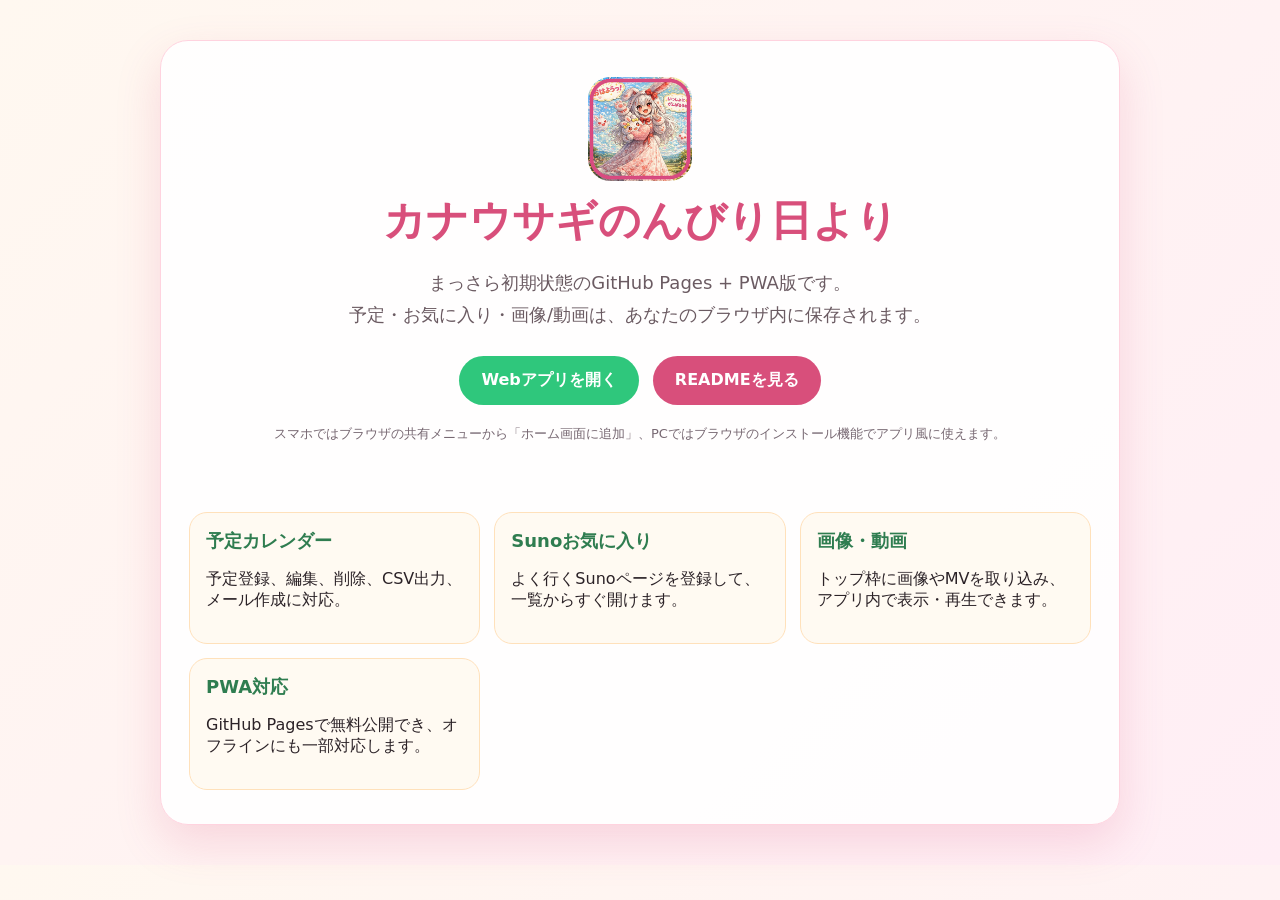
==== index.html @ 6d25e1c4 "Add Kanawusagi PWA app" ====
<!doctype html>
<html lang="ja">
<head>
  <meta charset="utf-8">
  <meta name="viewport" content="width=device-width,initial-scale=1">
  <title>カナウサギのんびり日より</title>
  <meta name="description" content="予定管理、Sunoお気に入り、画像・動画表示をまとめるカナウサギPWAアプリ">
  <link rel="icon" href="app/assets/icon-192.png">
  <style>
    body{margin:0;font-family:"Yu Gothic UI",system-ui,sans-serif;background:linear-gradient(135deg,#fff8f0,#ffeef5);color:#2b2227}
    .wrap{max-width:960px;margin:0 auto;padding:40px 20px}.card{background:rgba(255,255,255,.9);border:1px solid #ffd3df;border-radius:28px;box-shadow:0 18px 45px rgba(216,79,123,.18);overflow:hidden;text-align:center}.hero{padding:36px}h1{font-size:42px;color:#d84f7b;margin:8px 0}.lead{font-size:18px;line-height:1.8;color:#6b5b62}.btns{display:flex;gap:14px;justify-content:center;flex-wrap:wrap;margin-top:24px}.btn{display:inline-block;background:#2fc77c;color:white;text-decoration:none;font-weight:800;padding:14px 22px;border-radius:999px}.btn.sub{background:#d84f7b}.grid{display:grid;grid-template-columns:repeat(auto-fit,minmax(220px,1fr));gap:14px;padding:20px 28px 34px;text-align:left}.box{background:#fffaf2;border:1px solid #ffe1bb;border-radius:18px;padding:16px}h2{color:#2f7d50;margin:0 0 8px;font-size:18px}.note{font-size:13px;color:#776872;margin-top:20px}
  </style>
</head>
<body>
  <div class="wrap"><div class="card">
    <div class="hero">
      <img src="app/assets/icon-192.png" alt="カナウサギ" width="104" height="104">
      <h1>カナウサギのんびり日より</h1>
      <p class="lead">まっさら初期状態のGitHub Pages + PWA版です。<br>予定・お気に入り・画像/動画は、あなたのブラウザ内に保存されます。</p>
      <div class="btns">
        <a class="btn" href="app/">Webアプリを開く</a>
        <a class="btn sub" href="docs/README.md">READMEを見る</a>
      </div>
      <p class="note">スマホではブラウザの共有メニューから「ホーム画面に追加」、PCではブラウザのインストール機能でアプリ風に使えます。</p>
    </div>
    <div class="grid">
      <div class="box"><h2>予定カレンダー</h2><p>予定登録、編集、削除、CSV出力、メール作成に対応。</p></div>
      <div class="box"><h2>Sunoお気に入り</h2><p>よく行くSunoページを登録して、一覧からすぐ開けます。</p></div>
      <div class="box"><h2>画像・動画</h2><p>トップ枠に画像やMVを取り込み、アプリ内で表示・再生できます。</p></div>
      <div class="box"><h2>PWA対応</h2><p>GitHub Pagesで無料公開でき、オフラインにも一部対応します。</p></div>
    </div>
  </div></div>
</body>
</html>
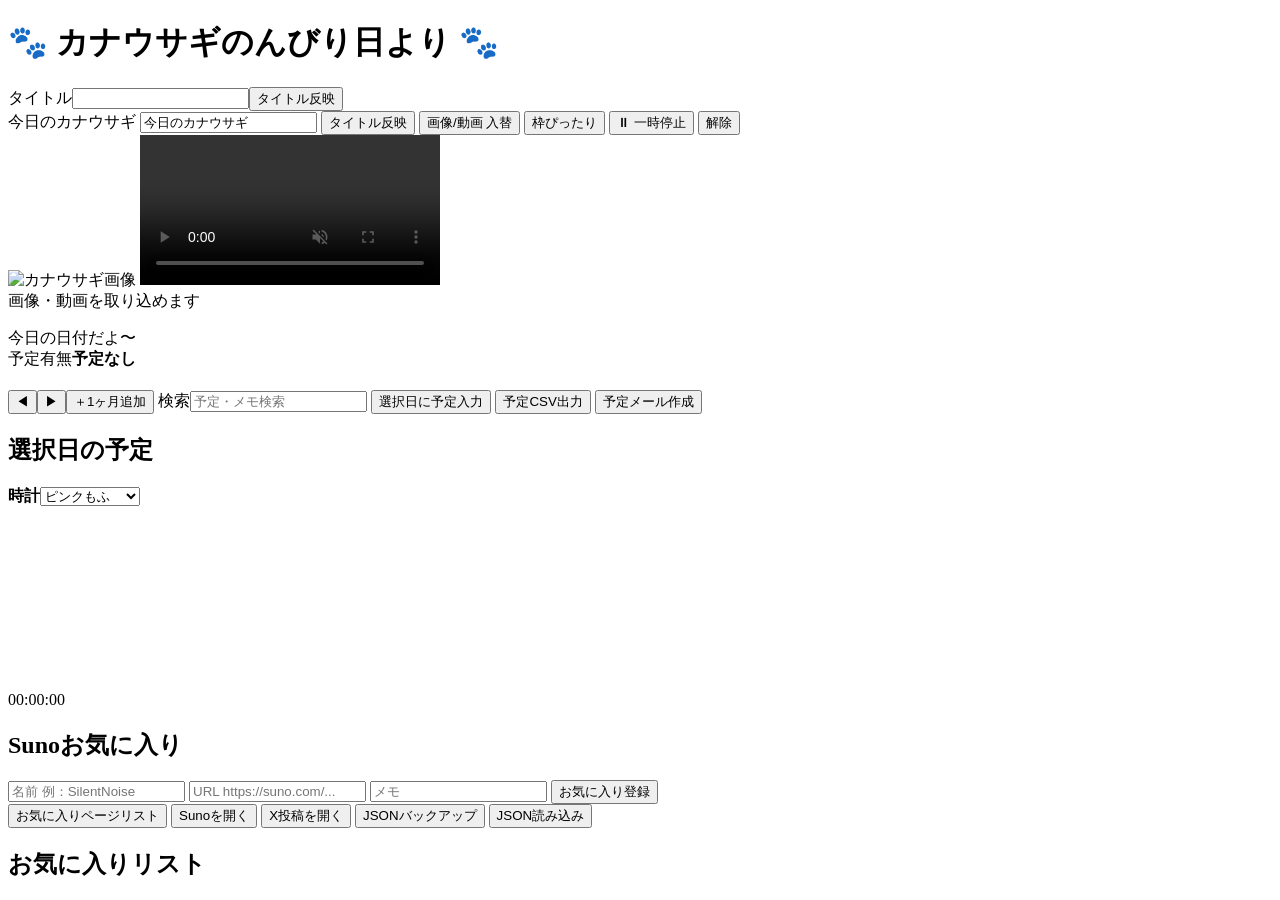
==== commit 30702b8d: "Add files via upload" ====
--- a/index.html
+++ b/index.html
@@ -4,31 +4,135 @@
   <meta charset="utf-8">
   <meta name="viewport" content="width=device-width,initial-scale=1">
   <title>カナウサギのんびり日より</title>
-  <meta name="description" content="予定管理、Sunoお気に入り、画像・動画表示をまとめるカナウサギPWAアプリ">
-  <link rel="icon" href="app/assets/icon-192.png">
-  <style>
-    body{margin:0;font-family:"Yu Gothic UI",system-ui,sans-serif;background:linear-gradient(135deg,#fff8f0,#ffeef5);color:#2b2227}
-    .wrap{max-width:960px;margin:0 auto;padding:40px 20px}.card{background:rgba(255,255,255,.9);border:1px solid #ffd3df;border-radius:28px;box-shadow:0 18px 45px rgba(216,79,123,.18);overflow:hidden;text-align:center}.hero{padding:36px}h1{font-size:42px;color:#d84f7b;margin:8px 0}.lead{font-size:18px;line-height:1.8;color:#6b5b62}.btns{display:flex;gap:14px;justify-content:center;flex-wrap:wrap;margin-top:24px}.btn{display:inline-block;background:#2fc77c;color:white;text-decoration:none;font-weight:800;padding:14px 22px;border-radius:999px}.btn.sub{background:#d84f7b}.grid{display:grid;grid-template-columns:repeat(auto-fit,minmax(220px,1fr));gap:14px;padding:20px 28px 34px;text-align:left}.box{background:#fffaf2;border:1px solid #ffe1bb;border-radius:18px;padding:16px}h2{color:#2f7d50;margin:0 0 8px;font-size:18px}.note{font-size:13px;color:#776872;margin-top:20px}
-  </style>
+  <meta name="theme-color" content="#d84f7b">
+  <link rel="manifest" href="manifest.json">
+  <link rel="icon" href="assets/icon-192.png">
+  <link rel="stylesheet" href="style.css">
 </head>
 <body>
-  <div class="wrap"><div class="card">
-    <div class="hero">
-      <img src="app/assets/icon-192.png" alt="カナウサギ" width="104" height="104">
-      <h1>カナウサギのんびり日より</h1>
-      <p class="lead">まっさら初期状態のGitHub Pages + PWA版です。<br>予定・お気に入り・画像/動画は、あなたのブラウザ内に保存されます。</p>
-      <div class="btns">
-        <a class="btn" href="app/">Webアプリを開く</a>
-        <a class="btn sub" href="docs/README.md">READMEを見る</a>
+<div id="app" class="app">
+  <header class="header">
+    <div class="titleLine">
+      <h1 id="appTitle">🐾 カナウサギのんびり日より 🐾</h1>
+      <button id="installBtn" class="ghost" hidden>アプリとして追加</button>
+    </div>
+    <div class="titleEdit">
+      <label>タイトル</label><input id="titleInput" type="text"><button id="saveTitleBtn">タイトル反映</button>
+    </div>
+  </header>
+
+  <main class="layout">
+    <section class="mainPanel">
+      <div class="mediaControls">
+        <label id="mediaTitleLabel">今日のカナウサギ</label>
+        <input id="mediaTitleInput" type="text" value="今日のカナウサギ">
+        <button id="saveMediaTitleBtn">タイトル反映</button>
+        <button id="mediaPickBtn">画像/動画 入替</button>
+        <button id="mediaFitBtn">枠ぴったり</button>
+        <button id="mediaPauseBtn">⏸ 一時停止</button>
+        <button id="mediaClearBtn" class="dangerLight">解除</button>
+        <input id="mediaFile" type="file" accept="image/*,video/*" hidden>
       </div>
-      <p class="note">スマホではブラウザの共有メニューから「ホーム画面に追加」、PCではブラウザのインストール機能でアプリ風に使えます。</p>
+      <div class="mediaStage" id="mediaStage">
+        <img id="mediaImg" alt="カナウサギ画像">
+        <video id="mediaVideo" muted loop playsinline controls></video>
+        <div id="mediaEmpty" class="mediaEmpty">画像・動画を取り込めます</div>
+      </div>
+      <p id="mediaHint" class="hint"></p>
+
+      <div class="dateCards">
+        <div class="dateCard"><span>今日の日付だよ〜</span><strong id="todayText"></strong></div>
+        <div class="dateCard pink"><span>予定有無</span><strong id="todayFlag">予定なし</strong></div>
+      </div>
+
+      <section class="calendarBox">
+        <div class="calendarToolbar">
+          <h2 id="calendarTitle"></h2>
+          <button id="prevMonth">◀</button><button id="nextMonth">▶</button><button id="addMonthBtn">＋1ヶ月追加</button>
+          <label>検索</label><input id="searchInput" type="search" placeholder="予定・メモ検索">
+          <button id="addScheduleBtn">選択日に予定入力</button>
+          <button id="csvBtn">予定CSV出力</button>
+          <button id="mailBtn">予定メール作成</button>
+        </div>
+        <div id="calendarGrid" class="calendarGrid"></div>
+      </section>
+
+      <section class="selectedSchedules">
+        <h2 id="selectedTitle">選択日の予定</h2>
+        <div id="selectedList"></div>
+      </section>
+    </section>
+
+    <aside class="sidePanel">
+      <section class="clockBox">
+        <div class="clockHead"><strong>時計</strong><select id="clockStyle"><option>ピンクもふ</option><option>クラシック</option><option>ソーダブルー</option><option>ネオン夜</option><option>画像取り込み</option></select><input id="clockImageFile" type="file" accept="image/*" hidden></div>
+        <canvas id="clockCanvas" width="180" height="180"></canvas>
+        <div id="digitalClock" class="digitalClock">00:00:00</div>
+      </section>
+
+      <section class="favInput">
+        <h2>Sunoお気に入り</h2>
+        <input id="favName" placeholder="名前 例：SilentNoise">
+        <input id="favUrl" placeholder="URL https://suno.com/...">
+        <input id="favMemo" placeholder="メモ">
+        <button id="addFavBtn">お気に入り登録</button>
+      </section>
+
+      <section class="shortcuts">
+        <button id="favSidebarBtn" class="dark">お気に入りページリスト</button>
+        <button id="sunoBtn">Sunoを開く</button>
+        <button id="xBtn">X投稿を開く</button>
+        <button id="backupBtn">JSONバックアップ</button>
+        <button id="restoreBtn">JSON読み込み</button>
+        <input id="restoreFile" type="file" accept="application/json,.json" hidden>
+      </section>
+
+      <section class="favListBox">
+        <h2>お気に入りリスト</h2>
+        <div id="favList" class="favList"></div>
+      </section>
+    </aside>
+  </main>
+</div>
+
+<div id="scheduleModal" class="modal" hidden>
+  <div class="modalCard large">
+    <div class="modalHead"><h2 id="scheduleModalTitle">予定入力</h2><button class="close" data-close="scheduleModal">×</button></div>
+    <div class="formGrid">
+      <label>開始日</label><input id="schStart" type="date">
+      <label>終了日</label><input id="schEnd" type="date">
+      <label>開始時刻</label><select id="schStartTime"></select>
+      <label>終了時刻</label><select id="schEndTime"></select>
+      <label>予定</label><input id="schTitle" type="text">
+      <label>メモ</label><input id="schMemo" type="text">
+      <label>種別</label><select id="schKind"><option>日常</option><option>制作</option><option>Suno</option><option>仕事</option><option>休み</option><option>通院</option><option>買い物</option><option>イベント</option><option>メモ</option><option>その他</option></select>
+      <label>予定有無</label><select id="schFlag"><option>予定あり</option><option>予定なし</option></select>
+      <label>優先度</label><select id="schPriority"><option>高</option><option selected>中</option><option>低</option></select>
+      <label>状態</label><select id="schState"><option>未着手</option><option>進行中</option><option>完了</option><option>保留</option><option>キャンセル</option></select>
     </div>
-    <div class="grid">
-      <div class="box"><h2>予定カレンダー</h2><p>予定登録、編集、削除、CSV出力、メール作成に対応。</p></div>
-      <div class="box"><h2>Sunoお気に入り</h2><p>よく行くSunoページを登録して、一覧からすぐ開けます。</p></div>
-      <div class="box"><h2>画像・動画</h2><p>トップ枠に画像やMVを取り込み、アプリ内で表示・再生できます。</p></div>
-      <div class="box"><h2>PWA対応</h2><p>GitHub Pagesで無料公開でき、オフラインにも一部対応します。</p></div>
+    <button id="saveScheduleBtn" class="wide danger">保存して反映</button>
+    <h3>登録済み予定</h3>
+    <div id="scheduleEditList" class="editList"></div>
+  </div>
+</div>
+
+<div id="favModal" class="modal" hidden>
+  <div class="modalCard favModalCard">
+    <div class="modalHead"><h2>Sunoお気に入りページリスト</h2><button class="close" data-close="favModal">×</button></div>
+    <div class="favSidebarLayout">
+      <div id="favSideList" class="favSideList"></div>
+      <div class="favDetail"><h2 id="favDetailName">お気に入りを選択</h2><p id="favDetailMemo"></p><p id="favDetailUrl" class="small"></p><button id="favOpenBtn">このページを開く</button><button id="favEditBtn">編集</button><button id="favDeleteBtn" class="dangerLight">削除</button></div>
     </div>
-  </div></div>
+  </div>
+</div>
+
+<div id="favEditModal" class="modal" hidden>
+  <div class="modalCard">
+    <div class="modalHead"><h2>お気に入り編集</h2><button class="close" data-close="favEditModal">×</button></div>
+    <input id="editFavName" placeholder="名前"><input id="editFavUrl" placeholder="URL"><input id="editFavMemo" placeholder="メモ"><button id="saveFavEditBtn">保存</button>
+  </div>
+</div>
+
+<script src="script.js"></script>
 </body>
 </html>
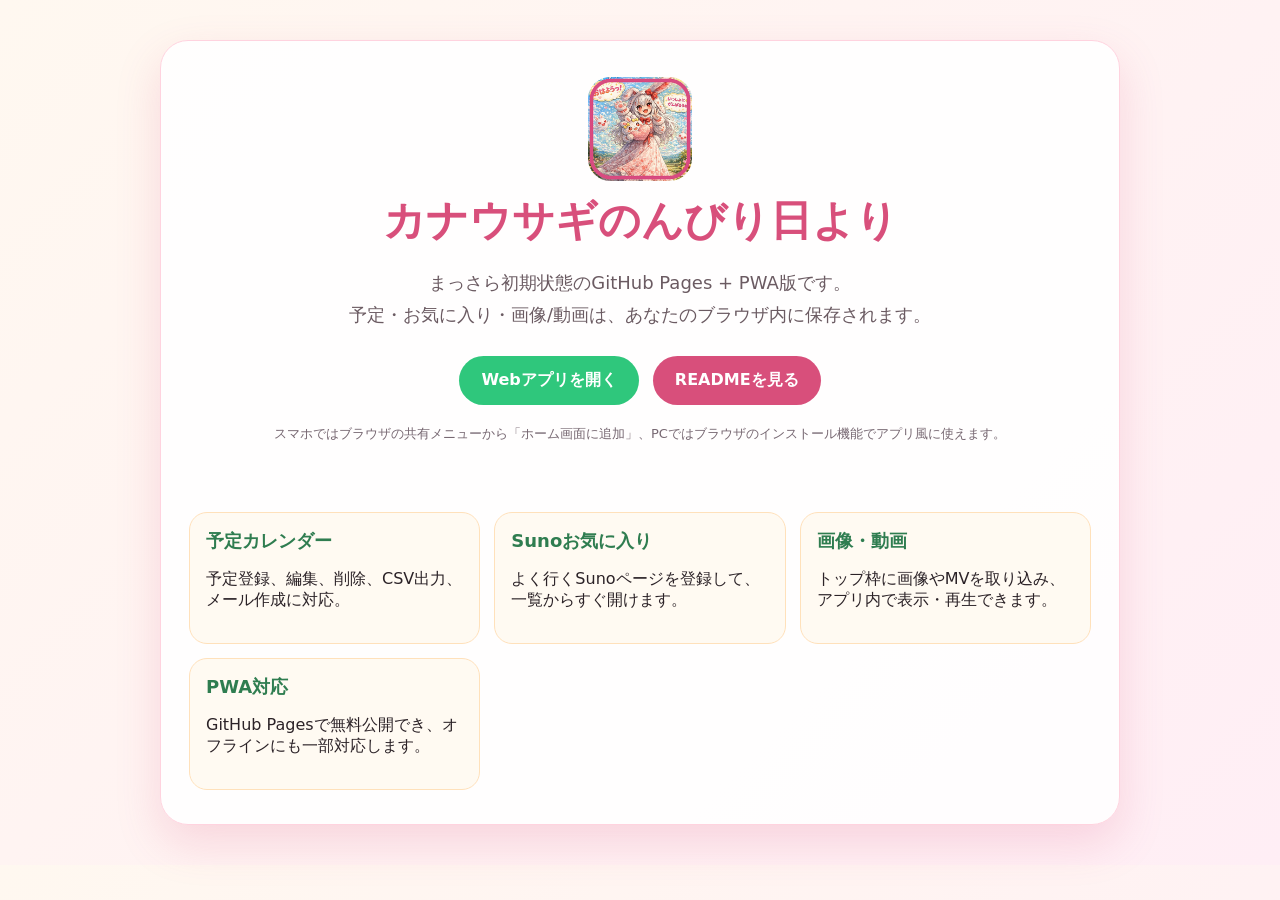
==== commit 967d2d02: "Add files via upload" ====
--- a/index.html
+++ b/index.html
@@ -4,135 +4,31 @@
   <meta charset="utf-8">
   <meta name="viewport" content="width=device-width,initial-scale=1">
   <title>カナウサギのんびり日より</title>
-  <meta name="theme-color" content="#d84f7b">
-  <link rel="manifest" href="manifest.json">
-  <link rel="icon" href="assets/icon-192.png">
-  <link rel="stylesheet" href="style.css">
+  <meta name="description" content="予定管理、Sunoお気に入り、画像・動画表示をまとめるカナウサギPWAアプリ">
+  <link rel="icon" href="./app/assets/icon-192.png?v=20260509fix">
+  <style>
+    body{margin:0;font-family:"Yu Gothic UI",system-ui,sans-serif;background:linear-gradient(135deg,#fff8f0,#ffeef5);color:#2b2227}
+    .wrap{max-width:960px;margin:0 auto;padding:40px 20px}.card{background:rgba(255,255,255,.9);border:1px solid #ffd3df;border-radius:28px;box-shadow:0 18px 45px rgba(216,79,123,.18);overflow:hidden;text-align:center}.hero{padding:36px}h1{font-size:42px;color:#d84f7b;margin:8px 0}.lead{font-size:18px;line-height:1.8;color:#6b5b62}.btns{display:flex;gap:14px;justify-content:center;flex-wrap:wrap;margin-top:24px}.btn{display:inline-block;background:#2fc77c;color:white;text-decoration:none;font-weight:800;padding:14px 22px;border-radius:999px}.btn.sub{background:#d84f7b}.grid{display:grid;grid-template-columns:repeat(auto-fit,minmax(220px,1fr));gap:14px;padding:20px 28px 34px;text-align:left}.box{background:#fffaf2;border:1px solid #ffe1bb;border-radius:18px;padding:16px}h2{color:#2f7d50;margin:0 0 8px;font-size:18px}.note{font-size:13px;color:#776872;margin-top:20px}
+  </style>
 </head>
 <body>
-<div id="app" class="app">
-  <header class="header">
-    <div class="titleLine">
-      <h1 id="appTitle">🐾 カナウサギのんびり日より 🐾</h1>
-      <button id="installBtn" class="ghost" hidden>アプリとして追加</button>
+  <div class="wrap"><div class="card">
+    <div class="hero">
+      <img src="./app/assets/icon-192.png?v=20260509fix" alt="カナウサギ" width="104" height="104">
+      <h1>カナウサギのんびり日より</h1>
+      <p class="lead">まっさら初期状態のGitHub Pages + PWA版です。<br>予定・お気に入り・画像/動画は、あなたのブラウザ内に保存されます。</p>
+      <div class="btns">
+        <a class="btn" href="./app/">Webアプリを開く</a>
+        <a class="btn sub" href="./docs/README.md">READMEを見る</a>
+      </div>
+      <p class="note">スマホではブラウザの共有メニューから「ホーム画面に追加」、PCではブラウザのインストール機能でアプリ風に使えます。</p>
     </div>
-    <div class="titleEdit">
-      <label>タイトル</label><input id="titleInput" type="text"><button id="saveTitleBtn">タイトル反映</button>
+    <div class="grid">
+      <div class="box"><h2>予定カレンダー</h2><p>予定登録、編集、削除、CSV出力、メール作成に対応。</p></div>
+      <div class="box"><h2>Sunoお気に入り</h2><p>よく行くSunoページを登録して、一覧からすぐ開けます。</p></div>
+      <div class="box"><h2>画像・動画</h2><p>トップ枠に画像やMVを取り込み、アプリ内で表示・再生できます。</p></div>
+      <div class="box"><h2>PWA対応</h2><p>GitHub Pagesで無料公開でき、オフラインにも一部対応します。</p></div>
     </div>
-  </header>
-
-  <main class="layout">
-    <section class="mainPanel">
-      <div class="mediaControls">
-        <label id="mediaTitleLabel">今日のカナウサギ</label>
-        <input id="mediaTitleInput" type="text" value="今日のカナウサギ">
-        <button id="saveMediaTitleBtn">タイトル反映</button>
-        <button id="mediaPickBtn">画像/動画 入替</button>
-        <button id="mediaFitBtn">枠ぴったり</button>
-        <button id="mediaPauseBtn">⏸ 一時停止</button>
-        <button id="mediaClearBtn" class="dangerLight">解除</button>
-        <input id="mediaFile" type="file" accept="image/*,video/*" hidden>
-      </div>
-      <div class="mediaStage" id="mediaStage">
-        <img id="mediaImg" alt="カナウサギ画像">
-        <video id="mediaVideo" muted loop playsinline controls></video>
-        <div id="mediaEmpty" class="mediaEmpty">画像・動画を取り込めます</div>
-      </div>
-      <p id="mediaHint" class="hint"></p>
-
-      <div class="dateCards">
-        <div class="dateCard"><span>今日の日付だよ〜</span><strong id="todayText"></strong></div>
-        <div class="dateCard pink"><span>予定有無</span><strong id="todayFlag">予定なし</strong></div>
-      </div>
-
-      <section class="calendarBox">
-        <div class="calendarToolbar">
-          <h2 id="calendarTitle"></h2>
-          <button id="prevMonth">◀</button><button id="nextMonth">▶</button><button id="addMonthBtn">＋1ヶ月追加</button>
-          <label>検索</label><input id="searchInput" type="search" placeholder="予定・メモ検索">
-          <button id="addScheduleBtn">選択日に予定入力</button>
-          <button id="csvBtn">予定CSV出力</button>
-          <button id="mailBtn">予定メール作成</button>
-        </div>
-        <div id="calendarGrid" class="calendarGrid"></div>
-      </section>
-
-      <section class="selectedSchedules">
-        <h2 id="selectedTitle">選択日の予定</h2>
-        <div id="selectedList"></div>
-      </section>
-    </section>
-
-    <aside class="sidePanel">
-      <section class="clockBox">
-        <div class="clockHead"><strong>時計</strong><select id="clockStyle"><option>ピンクもふ</option><option>クラシック</option><option>ソーダブルー</option><option>ネオン夜</option><option>画像取り込み</option></select><input id="clockImageFile" type="file" accept="image/*" hidden></div>
-        <canvas id="clockCanvas" width="180" height="180"></canvas>
-        <div id="digitalClock" class="digitalClock">00:00:00</div>
-      </section>
-
-      <section class="favInput">
-        <h2>Sunoお気に入り</h2>
-        <input id="favName" placeholder="名前 例：SilentNoise">
-        <input id="favUrl" placeholder="URL https://suno.com/...">
-        <input id="favMemo" placeholder="メモ">
-        <button id="addFavBtn">お気に入り登録</button>
-      </section>
-
-      <section class="shortcuts">
-        <button id="favSidebarBtn" class="dark">お気に入りページリスト</button>
-        <button id="sunoBtn">Sunoを開く</button>
-        <button id="xBtn">X投稿を開く</button>
-        <button id="backupBtn">JSONバックアップ</button>
-        <button id="restoreBtn">JSON読み込み</button>
-        <input id="restoreFile" type="file" accept="application/json,.json" hidden>
-      </section>
-
-      <section class="favListBox">
-        <h2>お気に入りリスト</h2>
-        <div id="favList" class="favList"></div>
-      </section>
-    </aside>
-  </main>
-</div>
-
-<div id="scheduleModal" class="modal" hidden>
-  <div class="modalCard large">
-    <div class="modalHead"><h2 id="scheduleModalTitle">予定入力</h2><button class="close" data-close="scheduleModal">×</button></div>
-    <div class="formGrid">
-      <label>開始日</label><input id="schStart" type="date">
-      <label>終了日</label><input id="schEnd" type="date">
-      <label>開始時刻</label><select id="schStartTime"></select>
-      <label>終了時刻</label><select id="schEndTime"></select>
-      <label>予定</label><input id="schTitle" type="text">
-      <label>メモ</label><input id="schMemo" type="text">
-      <label>種別</label><select id="schKind"><option>日常</option><option>制作</option><option>Suno</option><option>仕事</option><option>休み</option><option>通院</option><option>買い物</option><option>イベント</option><option>メモ</option><option>その他</option></select>
-      <label>予定有無</label><select id="schFlag"><option>予定あり</option><option>予定なし</option></select>
-      <label>優先度</label><select id="schPriority"><option>高</option><option selected>中</option><option>低</option></select>
-      <label>状態</label><select id="schState"><option>未着手</option><option>進行中</option><option>完了</option><option>保留</option><option>キャンセル</option></select>
-    </div>
-    <button id="saveScheduleBtn" class="wide danger">保存して反映</button>
-    <h3>登録済み予定</h3>
-    <div id="scheduleEditList" class="editList"></div>
-  </div>
-</div>
-
-<div id="favModal" class="modal" hidden>
-  <div class="modalCard favModalCard">
-    <div class="modalHead"><h2>Sunoお気に入りページリスト</h2><button class="close" data-close="favModal">×</button></div>
-    <div class="favSidebarLayout">
-      <div id="favSideList" class="favSideList"></div>
-      <div class="favDetail"><h2 id="favDetailName">お気に入りを選択</h2><p id="favDetailMemo"></p><p id="favDetailUrl" class="small"></p><button id="favOpenBtn">このページを開く</button><button id="favEditBtn">編集</button><button id="favDeleteBtn" class="dangerLight">削除</button></div>
-    </div>
-  </div>
-</div>
-
-<div id="favEditModal" class="modal" hidden>
-  <div class="modalCard">
-    <div class="modalHead"><h2>お気に入り編集</h2><button class="close" data-close="favEditModal">×</button></div>
-    <input id="editFavName" placeholder="名前"><input id="editFavUrl" placeholder="URL"><input id="editFavMemo" placeholder="メモ"><button id="saveFavEditBtn">保存</button>
-  </div>
-</div>
-
-<script src="script.js"></script>
+  </div></div>
 </body>
 </html>
